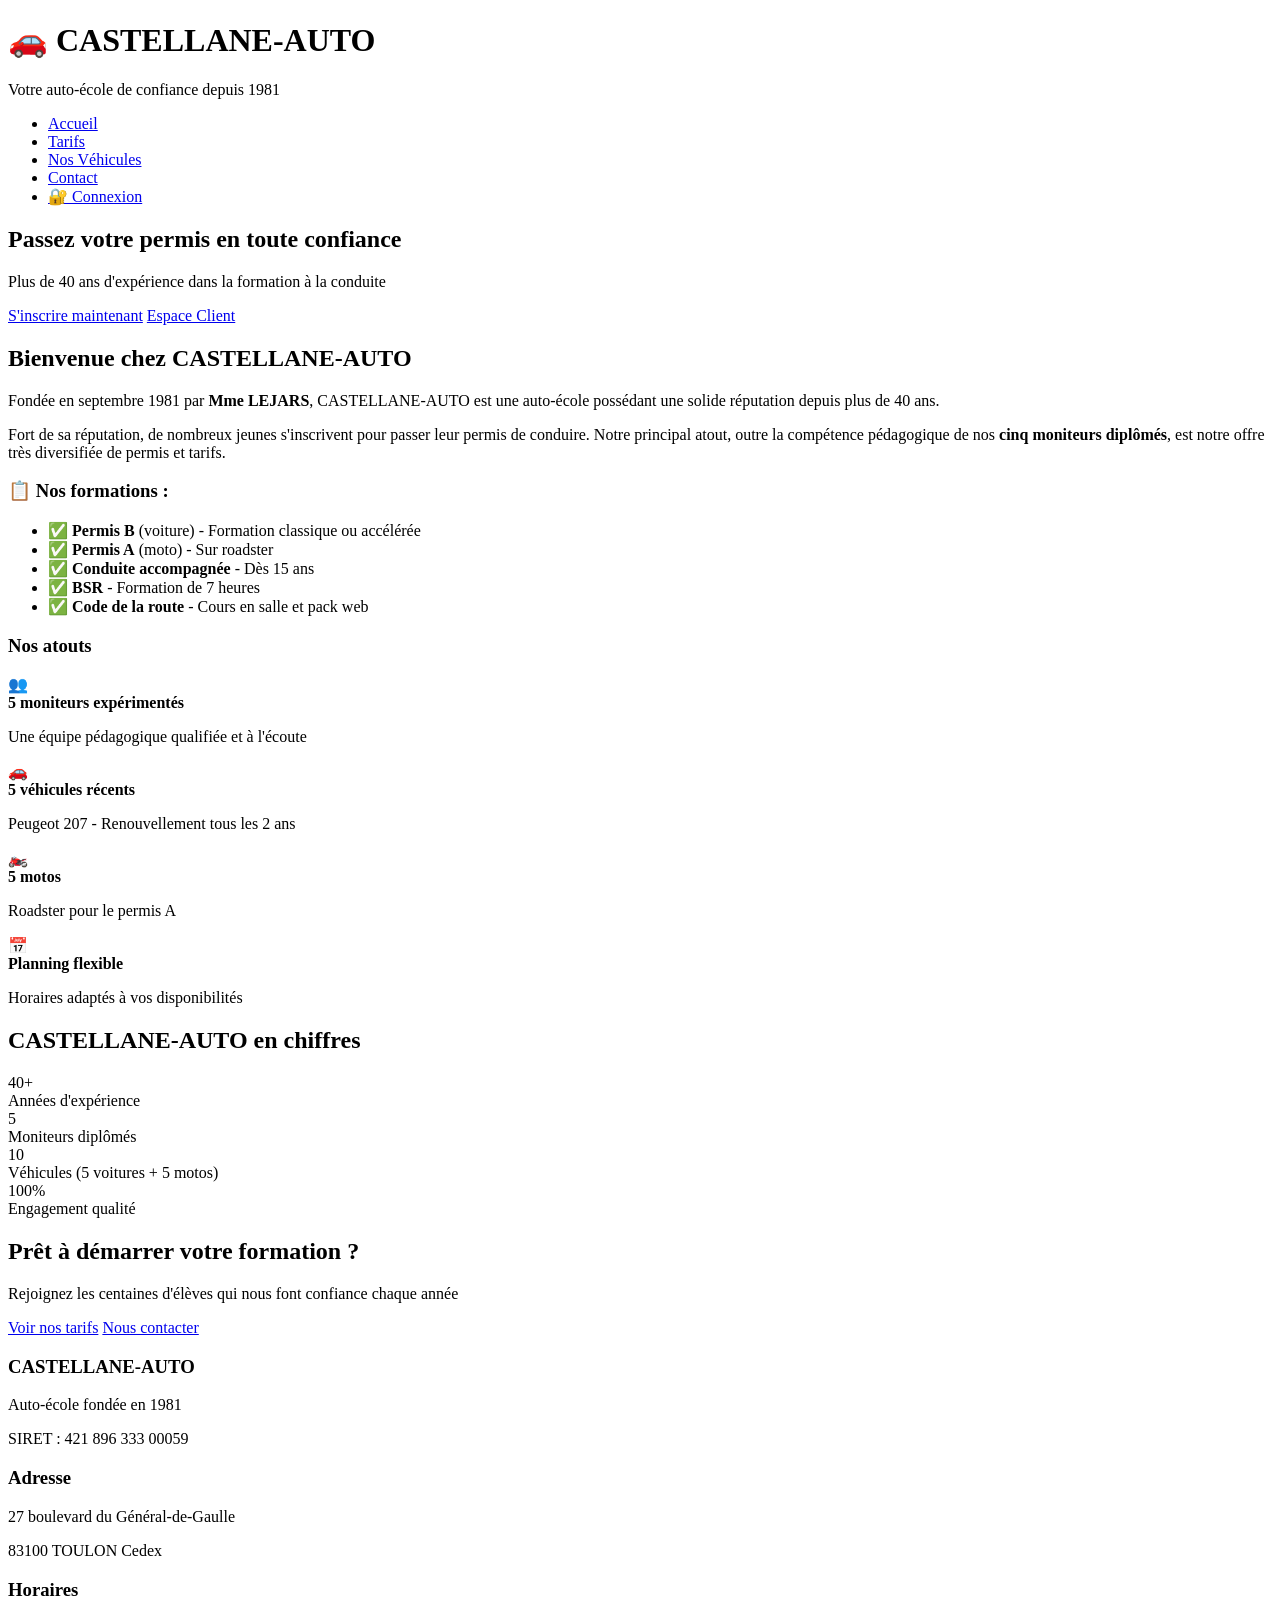
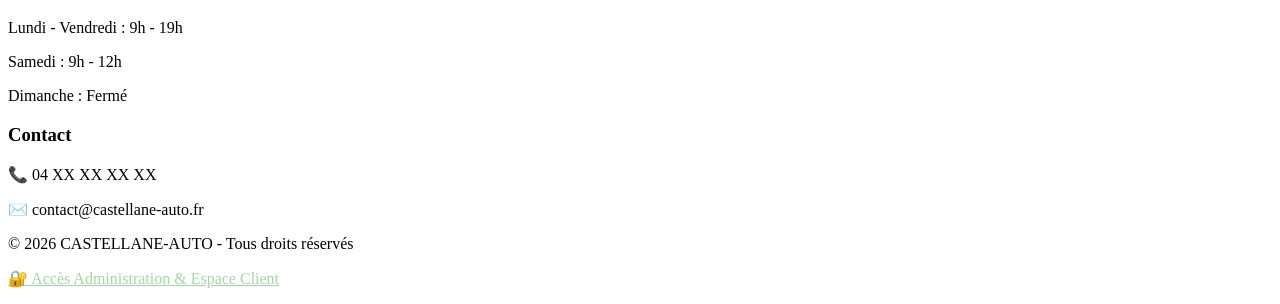
==== index.html @ 944dd6ed "a mess" ====
<!DOCTYPE html>
<html lang="fr">
<head>
    <meta charset="UTF-8">
    <meta name="viewport" content="width=device-width, initial-scale=1.0">
    <title>CASTELLANE-AUTO - Auto-école à Toulon</title>
    <link rel="stylesheet" href="style.css">
</head>
<body>
    <header>
        <div class="container">
            <div class="logo">
                <h1>🚗 CASTELLANE-AUTO</h1>
                <p class="slogan">Votre auto-école de confiance depuis 1981</p>
            </div>
            <nav>
                <ul>
                    <li><a href="index.html" class="active">Accueil</a></li>
                    <li><a href="tarifs.html">Tarifs</a></li>
                    <li><a href="photos.html">Nos Véhicules</a></li>
                    <li><a href="contact.html">Contact</a></li>
                    <li><a href="login.php" class="btn-login-nav">🔐 Connexion</a></li>
                </ul>
            </nav>
        </div>
    </header>

    <section class="hero">
        <div class="container">
            <h2>Passez votre permis en toute confiance</h2>
            <p>Plus de 40 ans d'expérience dans la formation à la conduite</p>
            <div class="hero-buttons">
                <a href="contact.html" class="btn-primary">S'inscrire maintenant</a>
                <a href="login.php" class="btn-secondary">Espace Client</a>
            </div>
        </div>
    </section>

    <section class="presentation">
        <div class="container">
            <h2>Bienvenue chez CASTELLANE-AUTO</h2>
            <div class="content-grid">
                <div class="text-content">
                    <p>Fondée en septembre 1981 par <strong>Mme LEJARS</strong>, CASTELLANE-AUTO est une auto-école possédant une solide réputation depuis plus de 40 ans.</p>
                    
                    <p>Fort de sa réputation, de nombreux jeunes s'inscrivent pour passer leur permis de conduire. Notre principal atout, outre la compétence pédagogique de nos <strong>cinq moniteurs diplômés</strong>, est notre offre très diversifiée de permis et tarifs.</p>

                    <h3>📋 Nos formations :</h3>
                    <ul class="formations-list">
                        <li>✅ <strong>Permis B</strong> (voiture) - Formation classique ou accélérée</li>
                        <li>✅ <strong>Permis A</strong> (moto) - Sur roadster</li>
                        <li>✅ <strong>Conduite accompagnée</strong> - Dès 15 ans</li>
                        <li>✅ <strong>BSR</strong> - Formation de 7 heures</li>
                        <li>✅ <strong>Code de la route</strong> - Cours en salle et pack web</li>
                    </ul>
                </div>
                <div class="info-box">
                    <h3>Nos atouts</h3>
                    <div class="atout-item">
                        <span class="icon">👥</span>
                        <div>
                            <strong>5 moniteurs expérimentés</strong>
                            <p>Une équipe pédagogique qualifiée et à l'écoute</p>
                        </div>
                    </div>
                    <div class="atout-item">
                        <span class="icon">🚗</span>
                        <div>
                            <strong>5 véhicules récents</strong>
                            <p>Peugeot 207 - Renouvellement tous les 2 ans</p>
                        </div>
                    </div>
                    <div class="atout-item">
                        <span class="icon">🏍️</span>
                        <div>
                            <strong>5 motos</strong>
                            <p>Roadster pour le permis A</p>
                        </div>
                    </div>
                    <div class="atout-item">
                        <span class="icon">📅</span>
                        <div>
                            <strong>Planning flexible</strong>
                            <p>Horaires adaptés à vos disponibilités</p>
                        </div>
                    </div>
                </div>
            </div>
        </div>
    </section>

    <section class="stats">
        <div class="container">
            <h2>CASTELLANE-AUTO en chiffres</h2>
            <div class="stats-grid">
                <div class="stat-card">
                    <div class="stat-number">40+</div>
                    <div class="stat-label">Années d'expérience</div>
                </div>
                <div class="stat-card">
                    <div class="stat-number">5</div>
                    <div class="stat-label">Moniteurs diplômés</div>
                </div>
                <div class="stat-card">
                    <div class="stat-number">10</div>
                    <div class="stat-label">Véhicules (5 voitures + 5 motos)</div>
                </div>
                <div class="stat-card">
                    <div class="stat-number">100%</div>
                    <div class="stat-label">Engagement qualité</div>
                </div>
            </div>
        </div>
    </section>

    <section class="cta">
        <div class="container">
            <h2>Prêt à démarrer votre formation ?</h2>
            <p>Rejoignez les centaines d'élèves qui nous font confiance chaque année</p>
            <div class="cta-buttons">
                <a href="tarifs.html" class="btn-secondary">Voir nos tarifs</a>
                <a href="contact.html" class="btn-primary">Nous contacter</a>
            </div>
        </div>
    </section>

    <footer>
        <div class="container">
            <div class="footer-grid">
                <div class="footer-col">
                    <h3>CASTELLANE-AUTO</h3>
                    <p>Auto-école fondée en 1981</p>
                    <p>SIRET : 421 896 333 00059</p>
                </div>
                <div class="footer-col">
                    <h3>Adresse</h3>
                    <p>27 boulevard du Général-de-Gaulle</p>
                    <p>83100 TOULON Cedex</p>
                </div>
                <div class="footer-col">
                    <h3>Horaires</h3>
                    <p>Lundi - Vendredi : 9h - 19h</p>
                    <p>Samedi : 9h - 12h</p>
                    <p>Dimanche : Fermé</p>
                </div>
                <div class="footer-col">
                    <h3>Contact</h3>
                    <p>📞 04 XX XX XX XX</p>
                    <p>✉️ contact@castellane-auto.fr</p>
                </div>
            </div>
            <div class="footer-bottom">
                <p>&copy; 2026 CASTELLANE-AUTO - Tous droits réservés</p>
                <p style="margin-top: 10px;"><a href="login.php" style="color: #a5d6a7;">🔐 Accès Administration & Espace Client</a></p>
            </div>
        </div>
    </footer>
</body>
</html>
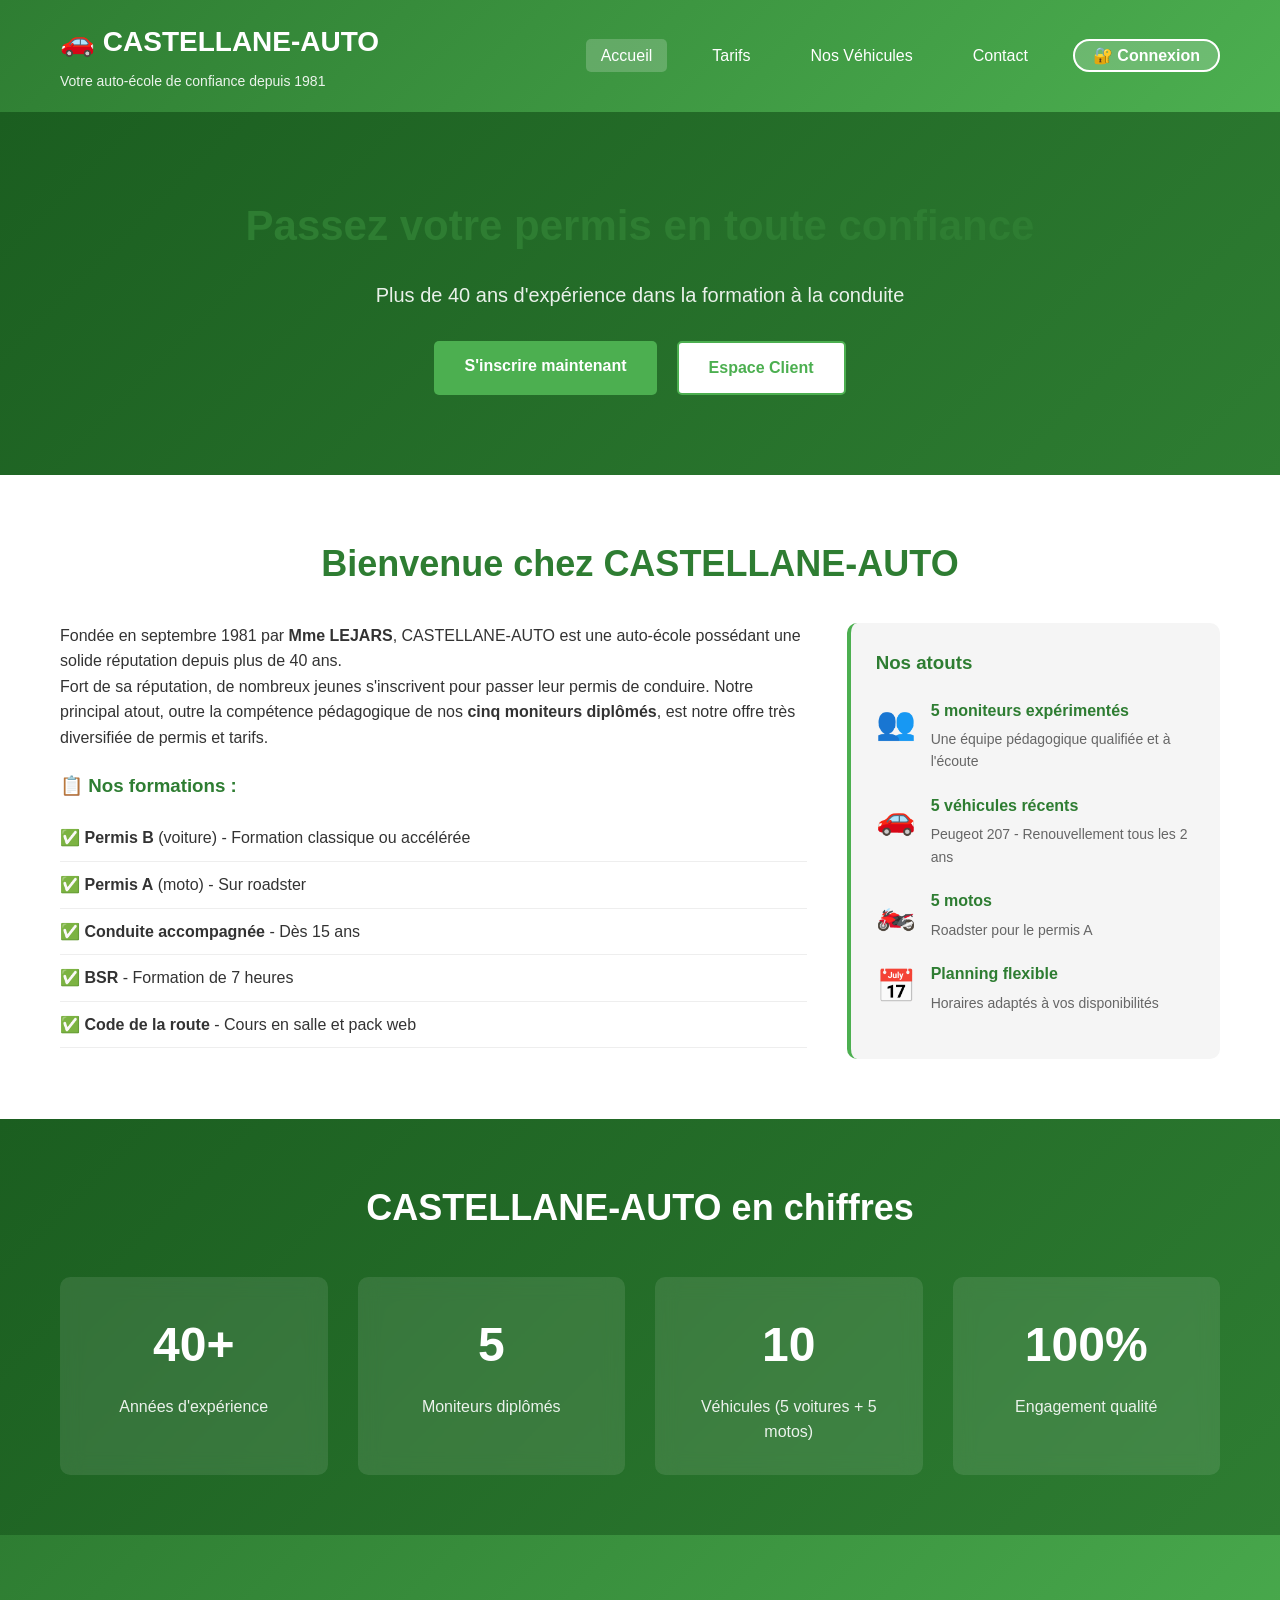
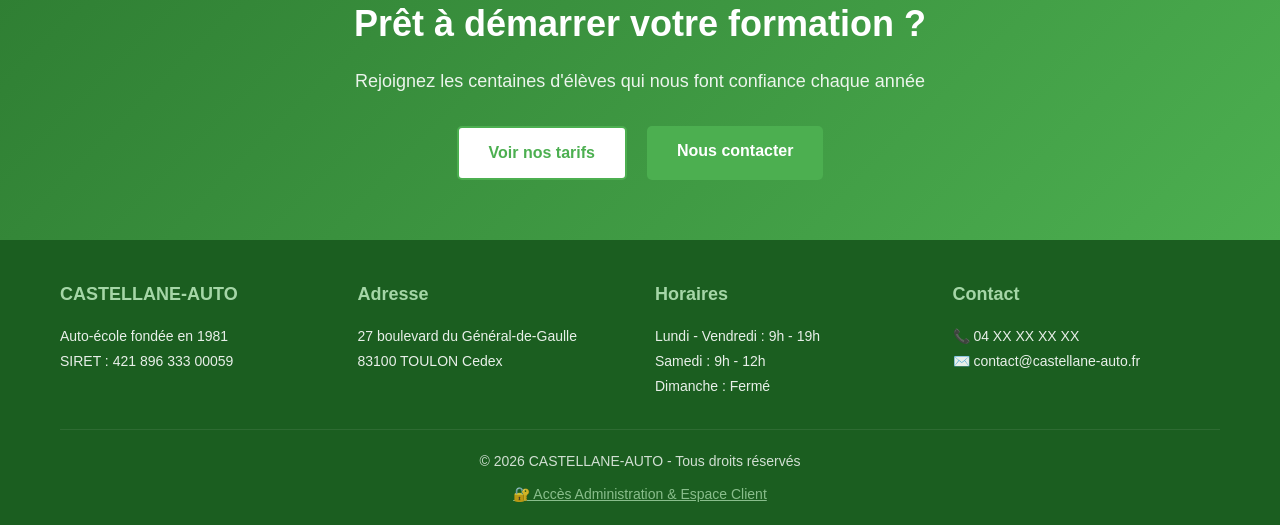
==== commit 47c3cc0e: "misc" ====
--- a/index.html
+++ b/index.html
@@ -4,7 +4,7 @@
     <meta charset="UTF-8">
     <meta name="viewport" content="width=device-width, initial-scale=1.0">
     <title>CASTELLANE-AUTO - Auto-école à Toulon</title>
-    <link rel="stylesheet" href="style.css">
+    <link rel="stylesheet" href="css/style.css">
 </head>
 <body>
     <header>
--- a/css/style.css
+++ b/css/style.css
@@ -0,0 +1,867 @@
+/* ========================================
+   RESET & BASE
+   ======================================== */
+* {
+    margin: 0;
+    padding: 0;
+    box-sizing: border-box;
+}
+
+body {
+    font-family: 'Segoe UI', Tahoma, Geneva, Verdana, sans-serif;
+    line-height: 1.6;
+    color: #333;
+    background: #f8f9fa;
+}
+
+.container {
+    max-width: 1200px;
+    margin: 0 auto;
+    padding: 0 20px;
+}
+
+/* ========================================
+   HEADER & NAVIGATION
+   ======================================== */
+header {
+    background: linear-gradient(135deg, #2e7d32 0%, #4caf50 100%);
+    color: white;
+    padding: 20px 0;
+    box-shadow: 0 2px 10px rgba(0,0,0,0.1);
+}
+
+header .container {
+    display: flex;
+    justify-content: space-between;
+    align-items: center;
+    flex-wrap: wrap;
+}
+
+.logo h1 {
+    font-size: 28px;
+    margin-bottom: 5px;
+}
+
+.logo .slogan {
+    font-size: 14px;
+    opacity: 0.9;
+}
+
+nav ul {
+    list-style: none;
+    display: flex;
+    gap: 30px;
+}
+
+nav a {
+    color: white;
+    text-decoration: none;
+    font-weight: 500;
+    padding: 8px 15px;
+    border-radius: 5px;
+    transition: background 0.3s;
+}
+
+nav a:hover, nav a.active {
+    background: rgba(255,255,255,0.2);
+}
+
+/* ========================================
+   HERO SECTION
+   ======================================== */
+.hero {
+    background: linear-gradient(135deg, #1b5e20 0%, #2e7d32 100%);
+    color: white;
+    padding: 80px 20px;
+    text-align: center;
+}
+
+.hero h2 {
+    font-size: 42px;
+    margin-bottom: 20px;
+}
+
+.hero p {
+    font-size: 20px;
+    margin-bottom: 30px;
+    opacity: 0.9;
+}
+
+/* ========================================
+   BUTTONS
+   ======================================== */
+.btn-primary, .btn-secondary, .btn-card {
+    display: inline-block;
+    padding: 12px 30px;
+    border-radius: 5px;
+    text-decoration: none;
+    font-weight: 600;
+    transition: transform 0.3s, box-shadow 0.3s;
+    cursor: pointer;
+    border: none;
+    font-size: 16px;
+}
+
+.btn-primary {
+    background: #4caf50;
+    color: white;
+}
+
+.btn-primary:hover {
+    background: #45a049;
+    transform: translateY(-2px);
+    box-shadow: 0 5px 15px rgba(76,175,80,0.3);
+}
+
+.btn-secondary {
+    background: white;
+    color: #4caf50;
+    border: 2px solid #4caf50;
+}
+
+.btn-secondary:hover {
+    background: #4caf50;
+    color: white;
+}
+
+.btn-card {
+    background: #2e7d32;
+    color: white;
+    width: 100%;
+    text-align: center;
+}
+
+.btn-card:hover {
+    background: #1b5e20;
+}
+
+/* ========================================
+   SECTIONS
+   ======================================== */
+section {
+    padding: 60px 20px;
+}
+
+section h2 {
+    font-size: 36px;
+    margin-bottom: 30px;
+    text-align: center;
+    color: #2e7d32;
+}
+
+.page-header {
+    background: linear-gradient(135deg, #2e7d32 0%, #4caf50 100%);
+    color: white;
+    padding: 60px 20px;
+    text-align: center;
+}
+
+.page-header h1 {
+    font-size: 42px;
+    margin-bottom: 15px;
+}
+
+.page-header p {
+    font-size: 18px;
+    opacity: 0.9;
+}
+
+/* ========================================
+   PRESENTATION
+   ======================================== */
+.presentation {
+    background: white;
+}
+
+.content-grid {
+    display: grid;
+    grid-template-columns: 2fr 1fr;
+    gap: 40px;
+    margin-top: 30px;
+}
+
+.text-content h3 {
+    color: #2e7d32;
+    margin: 20px 0 15px;
+}
+
+.formations-list {
+    list-style: none;
+    margin-top: 15px;
+}
+
+.formations-list li {
+    padding: 10px 0;
+    border-bottom: 1px solid #eee;
+}
+
+.info-box {
+    background: #f5f5f5;
+    padding: 25px;
+    border-radius: 10px;
+    border-left: 4px solid #4caf50;
+}
+
+.info-box h3 {
+    color: #2e7d32;
+    margin-bottom: 20px;
+}
+
+.atout-item {
+    display: flex;
+    gap: 15px;
+    margin-bottom: 20px;
+    align-items: flex-start;
+}
+
+.atout-item .icon {
+    font-size: 32px;
+    flex-shrink: 0;
+}
+
+.atout-item strong {
+    display: block;
+    color: #2e7d32;
+    margin-bottom: 5px;
+}
+
+.atout-item p {
+    font-size: 14px;
+    color: #666;
+}
+
+/* ========================================
+   STATS
+   ======================================== */
+.stats {
+    background: linear-gradient(135deg, #1b5e20 0%, #2e7d32 100%);
+    color: white;
+}
+
+.stats h2 {
+    color: white;
+}
+
+.stats-grid {
+    display: grid;
+    grid-template-columns: repeat(4, 1fr);
+    gap: 30px;
+    margin-top: 40px;
+}
+
+.stat-card {
+    text-align: center;
+    background: rgba(255,255,255,0.1);
+    padding: 30px 20px;
+    border-radius: 10px;
+    backdrop-filter: blur(10px);
+}
+
+.stat-number {
+    font-size: 48px;
+    font-weight: bold;
+    margin-bottom: 10px;
+}
+
+.stat-label {
+    font-size: 16px;
+    opacity: 0.9;
+}
+
+/* ========================================
+   TARIFS
+   ======================================== */
+.tarifs {
+    background: white;
+}
+
+.tarifs-grid {
+    display: grid;
+    grid-template-columns: repeat(auto-fit, minmax(280px, 1fr));
+    gap: 30px;
+    margin-top: 40px;
+}
+
+.tarif-card {
+    background: white;
+    border: 2px solid #e0e0e0;
+    border-radius: 15px;
+    padding: 30px;
+    position: relative;
+    transition: transform 0.3s, box-shadow 0.3s;
+}
+
+.tarif-card:hover {
+    transform: translateY(-5px);
+    box-shadow: 0 10px 30px rgba(0,0,0,0.15);
+}
+
+.tarif-card.featured {
+    border-color: #4caf50;
+    box-shadow: 0 5px 20px rgba(76,175,80,0.2);
+}
+
+.tarif-badge {
+    position: absolute;
+    top: -15px;
+    left: 50%;
+    transform: translateX(-50%);
+    background: #4caf50;
+    color: white;
+    padding: 5px 20px;
+    border-radius: 20px;
+    font-size: 14px;
+    font-weight: bold;
+}
+
+.tarif-card h3 {
+    font-size: 24px;
+    color: #2e7d32;
+    margin-bottom: 15px;
+    text-align: center;
+}
+
+.tarif-price {
+    font-size: 36px;
+    font-weight: bold;
+    color: #4caf50;
+    text-align: center;
+    margin: 20px 0;
+}
+
+.tarif-includes {
+    list-style: none;
+    margin: 20px 0;
+}
+
+.tarif-includes li {
+    padding: 8px 0;
+    border-bottom: 1px solid #f0f0f0;
+    font-size: 14px;
+}
+
+/* ========================================
+   OPTIONS
+   ======================================== */
+.options {
+    background: #f5f5f5;
+}
+
+.options-grid {
+    display: grid;
+    grid-template-columns: repeat(auto-fit, minmax(250px, 1fr));
+    gap: 25px;
+    margin-top: 40px;
+}
+
+.option-item {
+    background: white;
+    padding: 25px;
+    border-radius: 10px;
+    border-left: 4px solid #4caf50;
+}
+
+.option-item h4 {
+    color: #2e7d32;
+    margin-bottom: 10px;
+    font-size: 18px;
+}
+
+.option-price {
+    font-size: 28px;
+    font-weight: bold;
+    color: #4caf50;
+    margin: 10px 0;
+}
+
+.option-desc {
+    font-size: 14px;
+    color: #666;
+}
+
+/* ========================================
+   PAYMENT
+   ======================================== */
+.payment {
+    background: white;
+}
+
+.payment-options {
+    display: grid;
+    grid-template-columns: repeat(auto-fit, minmax(300px, 1fr));
+    gap: 30px;
+    margin-top: 40px;
+}
+
+.payment-card {
+    background: #f5f5f5;
+    padding: 30px;
+    border-radius: 10px;
+    text-align: center;
+}
+
+.payment-card h3 {
+    color: #2e7d32;
+    margin-bottom: 15px;
+}
+
+/* ========================================
+   VEHICULES
+   ======================================== */
+.parc-presentation {
+    background: white;
+    text-align: center;
+}
+
+.intro-text {
+    font-size: 18px;
+    max-width: 800px;
+    margin: 20px auto;
+    color: #666;
+}
+
+.vehicules {
+    background: #f8f9fa;
+}
+
+.vehicules.motos {
+    background: white;
+}
+
+.vehicule-grid {
+    display: grid;
+    grid-template-columns: repeat(auto-fit, minmax(300px, 1fr));
+    gap: 30px;
+    margin-top: 40px;
+}
+
+.vehicule-card {
+    background: white;
+    border-radius: 15px;
+    padding: 25px;
+    box-shadow: 0 3px 15px rgba(0,0,0,0.1);
+    transition: transform 0.3s;
+}
+
+.vehicule-card:hover {
+    transform: translateY(-5px);
+}
+
+.vehicule-placeholder {
+    background: linear-gradient(135deg, #4caf50 0%, #2e7d32 100%);
+    height: 200px;
+    border-radius: 10px;
+    display: flex;
+    align-items: center;
+    justify-content: center;
+    margin-bottom: 20px;
+}
+
+.vehicule-placeholder.moto {
+    background: linear-gradient(135deg, #ff6f00 0%, #ff9800 100%);
+}
+
+.vehicule-icon {
+    font-size: 80px;
+}
+
+.vehicule-card h3 {
+    color: #2e7d32;
+    font-size: 22px;
+    margin-bottom: 15px;
+}
+
+.vehicule-specs {
+    list-style: none;
+    margin: 20px 0;
+}
+
+.vehicule-specs li {
+    padding: 8px 0;
+    border-bottom: 1px solid #f0f0f0;
+    font-size: 14px;
+}
+
+.vehicule-desc {
+    font-size: 14px;
+    color: #666;
+    line-height: 1.6;
+}
+
+/* ========================================
+   AVANTAGES PARC
+   ======================================== */
+.avantages-parc {
+    background: white;
+}
+
+.avantages-grid {
+    display: grid;
+    grid-template-columns: repeat(auto-fit, minmax(250px, 1fr));
+    gap: 30px;
+    margin-top: 40px;
+}
+
+.avantage-item {
+    text-align: center;
+    padding: 25px;
+    background: #f5f5f5;
+    border-radius: 10px;
+}
+
+.avantage-icon {
+    font-size: 48px;
+    display: block;
+    margin-bottom: 15px;
+}
+
+.avantage-item h3 {
+    color: #2e7d32;
+    font-size: 18px;
+    margin-bottom: 10px;
+}
+
+/* ========================================
+   NOTE PHOTOS
+   ======================================== */
+.note-photos {
+    background: #f5f5f5;
+}
+
+.info-box-center {
+    max-width: 600px;
+    margin: 0 auto;
+    text-align: center;
+    background: white;
+    padding: 40px;
+    border-radius: 15px;
+    box-shadow: 0 3px 15px rgba(0,0,0,0.1);
+}
+
+.info-box-center h3 {
+    color: #2e7d32;
+    margin-bottom: 20px;
+    font-size: 24px;
+}
+
+.info-box-center p {
+    color: #666;
+    margin-bottom: 25px;
+    line-height: 1.8;
+}
+
+/* ========================================
+   CONTACT
+   ======================================== */
+.contact-section {
+    background: white;
+}
+
+.contact-grid {
+    display: grid;
+    grid-template-columns: 1.5fr 1fr;
+    gap: 50px;
+    margin-top: 40px;
+}
+
+.contact-form-container h2, .contact-info h2 {
+    color: #2e7d32;
+    margin-bottom: 30px;
+    font-size: 28px;
+}
+
+.contact-form {
+    background: #f5f5f5;
+    padding: 30px;
+    border-radius: 10px;
+}
+
+.form-group {
+    margin-bottom: 20px;
+}
+
+.form-group label {
+    display: block;
+    margin-bottom: 8px;
+    font-weight: 600;
+    color: #333;
+}
+
+.form-group input, .form-group select, .form-group textarea {
+    width: 100%;
+    padding: 12px;
+    border: 1px solid #ddd;
+    border-radius: 5px;
+    font-size: 14px;
+    font-family: inherit;
+}
+
+.form-group input:focus, .form-group select:focus, .form-group textarea:focus {
+    outline: none;
+    border-color: #4caf50;
+}
+
+.form-note {
+    font-size: 13px;
+    color: #666;
+    margin-top: 15px;
+    text-align: center;
+}
+
+.contact-info {
+    background: #f5f5f5;
+    padding: 30px;
+    border-radius: 10px;
+}
+
+.info-block {
+    margin-bottom: 30px;
+    padding-bottom: 20px;
+    border-bottom: 1px solid #ddd;
+}
+
+.info-block:last-child {
+    border-bottom: none;
+}
+
+.info-block h3 {
+    color: #2e7d32;
+    font-size: 18px;
+    margin-bottom: 15px;
+}
+
+.info-block p {
+    line-height: 1.8;
+    color: #666;
+}
+
+.horaires-table {
+    width: 100%;
+    font-size: 14px;
+}
+
+.horaires-table tr {
+    border-bottom: 1px solid #ddd;
+}
+
+.horaires-table td {
+    padding: 8px 0;
+}
+
+.horaires-table td:first-child {
+    font-weight: 600;
+    color: #333;
+}
+
+.horaires-table td:last-child {
+    text-align: right;
+    color: #666;
+}
+
+/* ========================================
+   MAP
+   ======================================== */
+.map-section {
+    background: #f5f5f5;
+}
+
+.map-placeholder {
+    background: white;
+    padding: 60px 40px;
+    border-radius: 15px;
+    text-align: center;
+    box-shadow: 0 3px 15px rgba(0,0,0,0.1);
+}
+
+.map-placeholder p {
+    font-size: 18px;
+    margin-bottom: 15px;
+}
+
+.map-info {
+    display: grid;
+    grid-template-columns: repeat(auto-fit, minmax(250px, 1fr));
+    gap: 20px;
+    margin-top: 30px;
+}
+
+.map-item {
+    background: #f5f5f5;
+    padding: 20px;
+    border-radius: 10px;
+    text-align: left;
+}
+
+/* ========================================
+   FAQ
+   ======================================== */
+.faq-section {
+    background: white;
+}
+
+.faq-grid {
+    display: grid;
+    grid-template-columns: repeat(auto-fit, minmax(280px, 1fr));
+    gap: 30px;
+    margin-top: 40px;
+}
+
+.faq-item {
+    background: #f5f5f5;
+    padding: 25px;
+    border-radius: 10px;
+    border-left: 4px solid #4caf50;
+}
+
+.faq-item h3 {
+    color: #2e7d32;
+    font-size: 16px;
+    margin-bottom: 12px;
+}
+
+.faq-item p {
+    color: #666;
+    font-size: 14px;
+    line-height: 1.6;
+}
+
+/* ========================================
+   CTA
+   ======================================== */
+.cta {
+    background: linear-gradient(135deg, #2e7d32 0%, #4caf50 100%);
+    color: white;
+    text-align: center;
+}
+
+.cta h2 {
+    color: white;
+    font-size: 36px;
+    margin-bottom: 15px;
+}
+
+.cta p {
+    font-size: 18px;
+    margin-bottom: 30px;
+    opacity: 0.9;
+}
+
+.cta-buttons {
+    display: flex;
+    gap: 20px;
+    justify-content: center;
+    flex-wrap: wrap;
+}
+
+/* ========================================
+   FOOTER
+   ======================================== */
+footer {
+    background: #1b5e20;
+    color: white;
+    padding: 40px 20px 20px;
+}
+
+.footer-grid {
+    display: grid;
+    grid-template-columns: repeat(auto-fit, minmax(200px, 1fr));
+    gap: 30px;
+    margin-bottom: 30px;
+}
+
+.footer-col h3 {
+    font-size: 18px;
+    margin-bottom: 15px;
+    color: #a5d6a7;
+}
+
+.footer-col p {
+    font-size: 14px;
+    line-height: 1.8;
+    opacity: 0.9;
+}
+
+.footer-bottom {
+    text-align: center;
+    padding-top: 20px;
+    border-top: 1px solid rgba(255,255,255,0.1);
+    font-size: 14px;
+    opacity: 0.8;
+}
+
+/* ========================================
+   RESPONSIVE
+   ======================================== */
+@media (max-width: 768px) {
+    header .container {
+        flex-direction: column;
+        text-align: center;
+    }
+    
+    nav ul {
+        flex-direction: column;
+        gap: 10px;
+        margin-top: 15px;
+    }
+    
+    .content-grid, .contact-grid {
+        grid-template-columns: 1fr;
+    }
+    
+    .stats-grid, .tarifs-grid {
+        grid-template-columns: 1fr;
+    }
+    
+    .hero h2 {
+        font-size: 28px;
+    }
+    
+    .hero p {
+        font-size: 16px;
+    }
+    
+    section h2 {
+        font-size: 28px;
+    }
+    
+    .cta-buttons {
+        flex-direction: column;
+    }
+}
+
+/* ========================================
+   BOUTON CONNEXION DANS LA NAVIGATION
+   ======================================== */
+.btn-login-nav {
+    background: rgba(255,255,255,0.2) !important;
+    border: 2px solid white !important;
+    padding: 6px 18px !important;
+    border-radius: 20px !important;
+    font-weight: 600 !important;
+}
+
+.btn-login-nav:hover {
+    background: white !important;
+    color: #2e7d32 !important;
+}
+
+.hero-buttons {
+    display: flex;
+    gap: 20px;
+    justify-content: center;
+    flex-wrap: wrap;
+    margin-top: 30px;
+}
+
+@media (max-width: 768px) {
+    .hero-buttons {
+        flex-direction: column;
+        align-items: center;
+    }
+    
+    .hero-buttons a {
+        width: 100%;
+        max-width: 300px;
+        text-align: center;
+    }
+}
